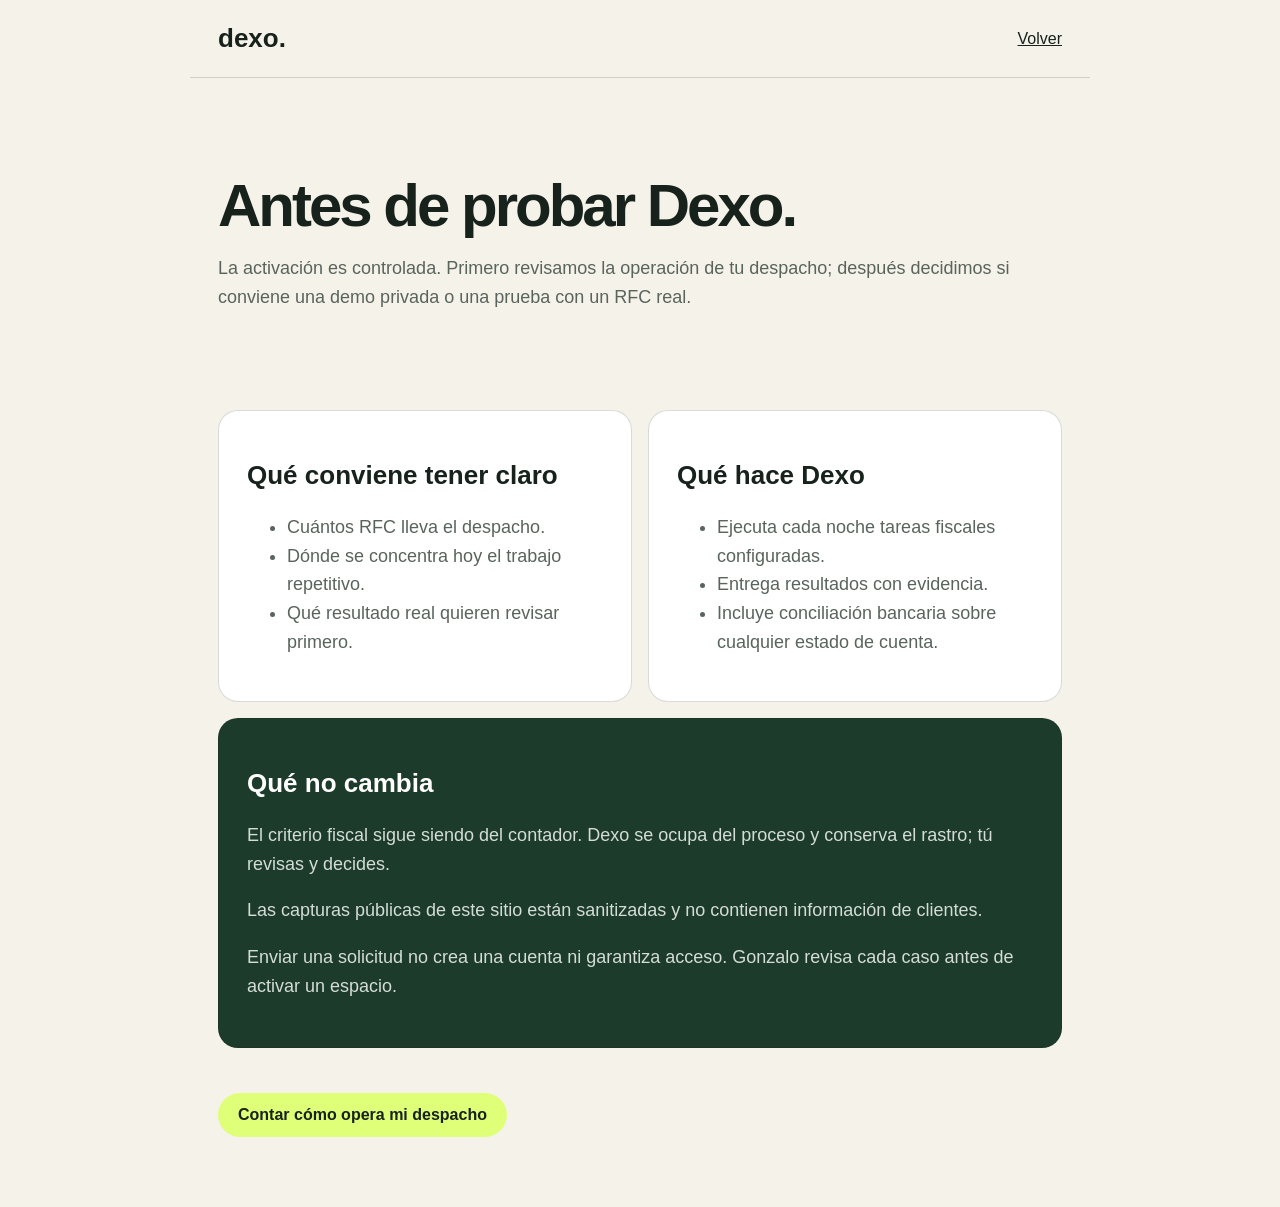
==== antes-de-probar.html @ 470aa938 "Create antes-de-probar.html" ====
<!doctype html><html lang="es-MX"><head><meta charset="utf-8"><meta name="viewport" content="width=device-width,initial-scale=1"><title>Antes de probar Dexo</title><style>@import url('https://api.fontshare.com/v2/css?f[]=satoshi@400,700,900&display=swap');:root{--ink:#17221c;--green:#1d3b2a;--lime:#dfff78;--paper:#f5f2e9;--line:rgba(23,34,28,.16)}*{box-sizing:border-box}body{margin:0;background:var(--paper);color:var(--ink);font-family:Satoshi,Arial,sans-serif}.wrap{max-width:900px;margin:auto;padding:0 28px}.nav{height:78px;display:flex;align-items:center;justify-content:space-between;border-bottom:1px solid var(--line)}a{color:inherit}.brand{font-weight:900;font-size:26px}.hero{padding:80px 0 45px}h1{font-size:60px;line-height:1;letter-spacing:-3px;margin:18px 0}p,li{font-size:18px;line-height:1.6;color:#59645d}.grid{display:grid;grid-template-columns:1fr 1fr;gap:16px;margin:35px 0}.card{background:#fff;border:1px solid var(--line);border-radius:20px;padding:28px}.card h2{font-size:26px}.card.full{grid-column:1/-1;background:var(--green);color:#fff}.card.full p,.card.full li{color:#d3ddd6}.cta{display:inline-block;background:var(--lime);padding:13px 20px;border-radius:99px;text-decoration:none;font-weight:900;margin:10px 0 70px}@media(max-width:720px){h1{font-size:43px}.grid{grid-template-columns:1fr}.card.full{grid-column:auto}}</style></head><body><header class="wrap nav"><div class="brand">dexo.</div><a href="index.html">Volver</a></header><main class="wrap"><section class="hero"><h1>Antes de probar Dexo.</h1><p>La activación es controlada. Primero revisamos la operación de tu despacho; después decidimos si conviene una demo privada o una prueba con un RFC real.</p></section><section class="grid"><article class="card"><h2>Qué conviene tener claro</h2><ul><li>Cuántos RFC lleva el despacho.</li><li>Dónde se concentra hoy el trabajo repetitivo.</li><li>Qué resultado real quieren revisar primero.</li></ul></article><article class="card"><h2>Qué hace Dexo</h2><ul><li>Ejecuta cada noche tareas fiscales configuradas.</li><li>Entrega resultados con evidencia.</li><li>Incluye conciliación bancaria sobre cualquier estado de cuenta.</li></ul></article><article class="card full"><h2>Qué no cambia</h2><p>El criterio fiscal sigue siendo del contador. Dexo se ocupa del proceso y conserva el rastro; tú revisas y decides.</p><p>Las capturas públicas de este sitio están sanitizadas y no contienen información de clientes.</p><p>Enviar una solicitud no crea una cuenta ni garantiza acceso. Gonzalo revisa cada caso antes de activar un espacio.</p></article></section><a class="cta" href="index.html#solicitud">Contar cómo opera mi despacho</a></main></body></html>
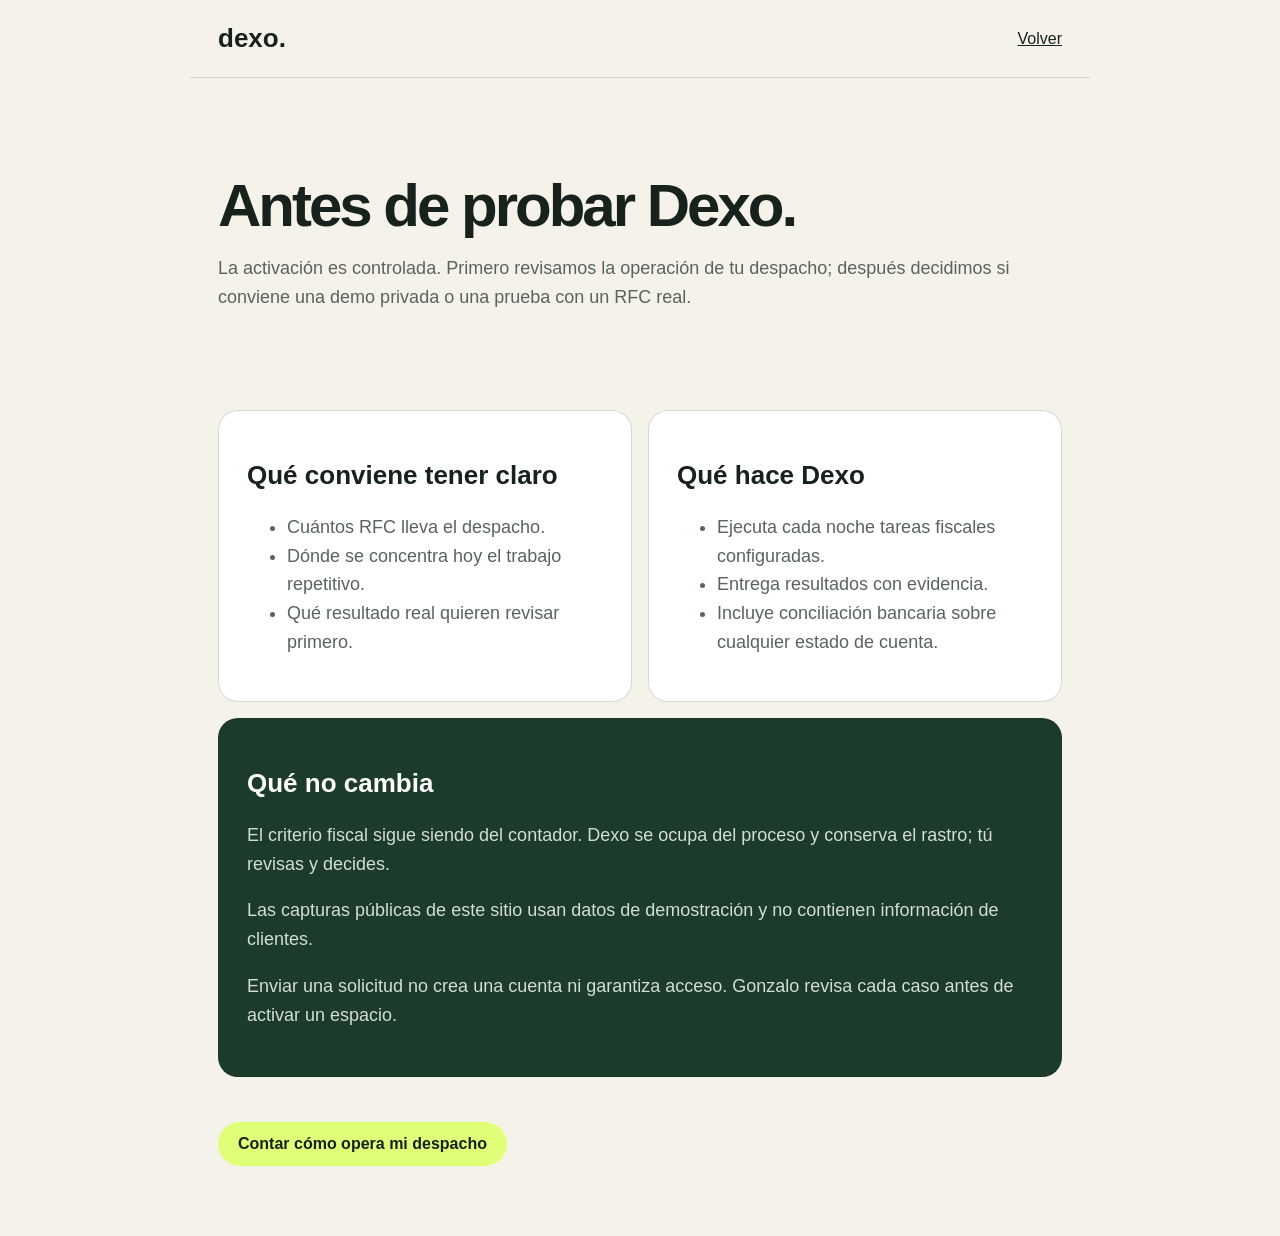
==== commit c687a109: "Lenguaje de demostración en guías" ====
--- a/antes-de-probar.html
+++ b/antes-de-probar.html
@@ -1 +1 @@
-<!doctype html><html lang="es-MX"><head><meta charset="utf-8"><meta name="viewport" content="width=device-width,initial-scale=1"><title>Antes de probar Dexo</title><style>@import url('https://api.fontshare.com/v2/css?f[]=satoshi@400,700,900&display=swap');:root{--ink:#17221c;--green:#1d3b2a;--lime:#dfff78;--paper:#f5f2e9;--line:rgba(23,34,28,.16)}*{box-sizing:border-box}body{margin:0;background:var(--paper);color:var(--ink);font-family:Satoshi,Arial,sans-serif}.wrap{max-width:900px;margin:auto;padding:0 28px}.nav{height:78px;display:flex;align-items:center;justify-content:space-between;border-bottom:1px solid var(--line)}a{color:inherit}.brand{font-weight:900;font-size:26px}.hero{padding:80px 0 45px}h1{font-size:60px;line-height:1;letter-spacing:-3px;margin:18px 0}p,li{font-size:18px;line-height:1.6;color:#59645d}.grid{display:grid;grid-template-columns:1fr 1fr;gap:16px;margin:35px 0}.card{background:#fff;border:1px solid var(--line);border-radius:20px;padding:28px}.card h2{font-size:26px}.card.full{grid-column:1/-1;background:var(--green);color:#fff}.card.full p,.card.full li{color:#d3ddd6}.cta{display:inline-block;background:var(--lime);padding:13px 20px;border-radius:99px;text-decoration:none;font-weight:900;margin:10px 0 70px}@media(max-width:720px){h1{font-size:43px}.grid{grid-template-columns:1fr}.card.full{grid-column:auto}}</style></head><body><header class="wrap nav"><div class="brand">dexo.</div><a href="index.html">Volver</a></header><main class="wrap"><section class="hero"><h1>Antes de probar Dexo.</h1><p>La activación es controlada. Primero revisamos la operación de tu despacho; después decidimos si conviene una demo privada o una prueba con un RFC real.</p></section><section class="grid"><article class="card"><h2>Qué conviene tener claro</h2><ul><li>Cuántos RFC lleva el despacho.</li><li>Dónde se concentra hoy el trabajo repetitivo.</li><li>Qué resultado real quieren revisar primero.</li></ul></article><article class="card"><h2>Qué hace Dexo</h2><ul><li>Ejecuta cada noche tareas fiscales configuradas.</li><li>Entrega resultados con evidencia.</li><li>Incluye conciliación bancaria sobre cualquier estado de cuenta.</li></ul></article><article class="card full"><h2>Qué no cambia</h2><p>El criterio fiscal sigue siendo del contador. Dexo se ocupa del proceso y conserva el rastro; tú revisas y decides.</p><p>Las capturas públicas de este sitio están sanitizadas y no contienen información de clientes.</p><p>Enviar una solicitud no crea una cuenta ni garantiza acceso. Gonzalo revisa cada caso antes de activar un espacio.</p></article></section><a class="cta" href="index.html#solicitud">Contar cómo opera mi despacho</a></main></body></html>
+<!doctype html><html lang="es-MX"><head><meta charset="utf-8"><meta name="viewport" content="width=device-width,initial-scale=1"><title>Antes de probar Dexo</title><style>@import url('https://api.fontshare.com/v2/css?f[]=satoshi@400,700,900&display=swap');:root{--ink:#17221c;--green:#1d3b2a;--lime:#dfff78;--paper:#f5f2e9;--line:rgba(23,34,28,.16)}*{box-sizing:border-box}body{margin:0;background:var(--paper);color:var(--ink);font-family:Satoshi,Arial,sans-serif}.wrap{max-width:900px;margin:auto;padding:0 28px}.nav{height:78px;display:flex;align-items:center;justify-content:space-between;border-bottom:1px solid var(--line)}a{color:inherit}.brand{font-weight:900;font-size:26px}.hero{padding:80px 0 45px}h1{font-size:60px;line-height:1;letter-spacing:-3px;margin:18px 0}p,li{font-size:18px;line-height:1.6;color:#59645d}.grid{display:grid;grid-template-columns:1fr 1fr;gap:16px;margin:35px 0}.card{background:#fff;border:1px solid var(--line);border-radius:20px;padding:28px}.card h2{font-size:26px}.card.full{grid-column:1/-1;background:var(--green);color:#fff}.card.full p,.card.full li{color:#d3ddd6}.cta{display:inline-block;background:var(--lime);padding:13px 20px;border-radius:99px;text-decoration:none;font-weight:900;margin:10px 0 70px}@media(max-width:720px){h1{font-size:43px}.grid{grid-template-columns:1fr}.card.full{grid-column:auto}}</style></head><body><header class="wrap nav"><div class="brand">dexo.</div><a href="index.html">Volver</a></header><main class="wrap"><section class="hero"><h1>Antes de probar Dexo.</h1><p>La activación es controlada. Primero revisamos la operación de tu despacho; después decidimos si conviene una demo privada o una prueba con un RFC real.</p></section><section class="grid"><article class="card"><h2>Qué conviene tener claro</h2><ul><li>Cuántos RFC lleva el despacho.</li><li>Dónde se concentra hoy el trabajo repetitivo.</li><li>Qué resultado real quieren revisar primero.</li></ul></article><article class="card"><h2>Qué hace Dexo</h2><ul><li>Ejecuta cada noche tareas fiscales configuradas.</li><li>Entrega resultados con evidencia.</li><li>Incluye conciliación bancaria sobre cualquier estado de cuenta.</li></ul></article><article class="card full"><h2>Qué no cambia</h2><p>El criterio fiscal sigue siendo del contador. Dexo se ocupa del proceso y conserva el rastro; tú revisas y decides.</p><p>Las capturas públicas de este sitio usan datos de demostración y no contienen información de clientes.</p><p>Enviar una solicitud no crea una cuenta ni garantiza acceso. Gonzalo revisa cada caso antes de activar un espacio.</p></article></section><a class="cta" href="index.html#solicitud">Contar cómo opera mi despacho</a></main></body></html>
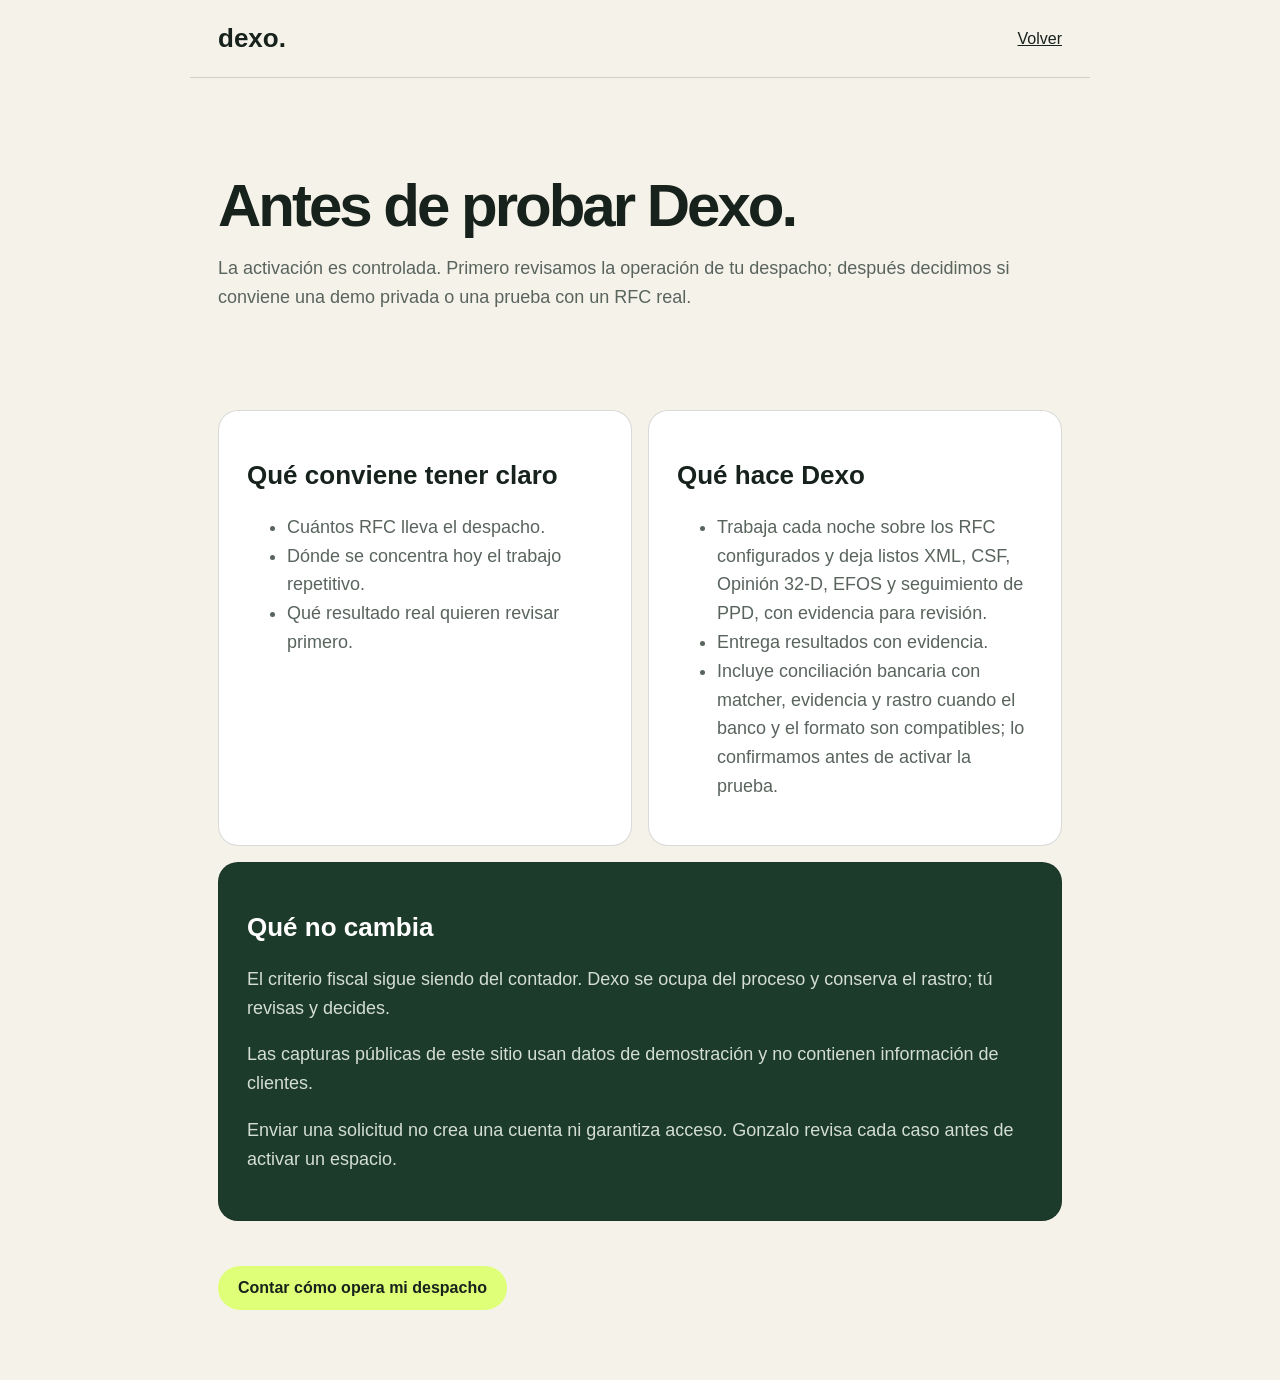
==== commit 85c37645: "Update antes-de-probar.html" ====
--- a/antes-de-probar.html
+++ b/antes-de-probar.html
@@ -1 +1 @@
-<!doctype html><html lang="es-MX"><head><meta charset="utf-8"><meta name="viewport" content="width=device-width,initial-scale=1"><title>Antes de probar Dexo</title><style>@import url('https://api.fontshare.com/v2/css?f[]=satoshi@400,700,900&display=swap');:root{--ink:#17221c;--green:#1d3b2a;--lime:#dfff78;--paper:#f5f2e9;--line:rgba(23,34,28,.16)}*{box-sizing:border-box}body{margin:0;background:var(--paper);color:var(--ink);font-family:Satoshi,Arial,sans-serif}.wrap{max-width:900px;margin:auto;padding:0 28px}.nav{height:78px;display:flex;align-items:center;justify-content:space-between;border-bottom:1px solid var(--line)}a{color:inherit}.brand{font-weight:900;font-size:26px}.hero{padding:80px 0 45px}h1{font-size:60px;line-height:1;letter-spacing:-3px;margin:18px 0}p,li{font-size:18px;line-height:1.6;color:#59645d}.grid{display:grid;grid-template-columns:1fr 1fr;gap:16px;margin:35px 0}.card{background:#fff;border:1px solid var(--line);border-radius:20px;padding:28px}.card h2{font-size:26px}.card.full{grid-column:1/-1;background:var(--green);color:#fff}.card.full p,.card.full li{color:#d3ddd6}.cta{display:inline-block;background:var(--lime);padding:13px 20px;border-radius:99px;text-decoration:none;font-weight:900;margin:10px 0 70px}@media(max-width:720px){h1{font-size:43px}.grid{grid-template-columns:1fr}.card.full{grid-column:auto}}</style></head><body><header class="wrap nav"><div class="brand">dexo.</div><a href="index.html">Volver</a></header><main class="wrap"><section class="hero"><h1>Antes de probar Dexo.</h1><p>La activación es controlada. Primero revisamos la operación de tu despacho; después decidimos si conviene una demo privada o una prueba con un RFC real.</p></section><section class="grid"><article class="card"><h2>Qué conviene tener claro</h2><ul><li>Cuántos RFC lleva el despacho.</li><li>Dónde se concentra hoy el trabajo repetitivo.</li><li>Qué resultado real quieren revisar primero.</li></ul></article><article class="card"><h2>Qué hace Dexo</h2><ul><li>Ejecuta cada noche tareas fiscales configuradas.</li><li>Entrega resultados con evidencia.</li><li>Incluye conciliación bancaria sobre cualquier estado de cuenta.</li></ul></article><article class="card full"><h2>Qué no cambia</h2><p>El criterio fiscal sigue siendo del contador. Dexo se ocupa del proceso y conserva el rastro; tú revisas y decides.</p><p>Las capturas públicas de este sitio usan datos de demostración y no contienen información de clientes.</p><p>Enviar una solicitud no crea una cuenta ni garantiza acceso. Gonzalo revisa cada caso antes de activar un espacio.</p></article></section><a class="cta" href="index.html#solicitud">Contar cómo opera mi despacho</a></main></body></html>
+<!doctype html><html lang="es-MX"><head><meta charset="utf-8"><meta name="viewport" content="width=device-width,initial-scale=1"><title>Antes de probar Dexo</title><meta name="description" content="Qué conviene preparar y qué no debes enviar antes de solicitar una revisión privada de Dexo."><meta property="og:title" content="Antes de probar Dexo"><meta property="og:description" content="Qué conviene preparar y qué no debes enviar antes de solicitar una revisión privada de Dexo."><meta property="og:image" content="https://www.dexo.mx/og-card.png"><meta property="og:url" content="https://www.dexo.mx/antes-de-probar.html"><link rel="canonical" href="https://www.dexo.mx/antes-de-probar.html"><meta name="robots" content="index,follow,max-image-preview:large"><style>@import url('https://api.fontshare.com/v2/css?f[]=satoshi@400,700,900&display=swap');:root{--ink:#17221c;--green:#1d3b2a;--lime:#dfff78;--paper:#f5f2e9;--line:rgba(23,34,28,.16)}*{box-sizing:border-box}body{margin:0;background:var(--paper);color:var(--ink);font-family:Satoshi,Arial,sans-serif}.wrap{max-width:900px;margin:auto;padding:0 28px}.nav{height:78px;display:flex;align-items:center;justify-content:space-between;border-bottom:1px solid var(--line)}a{color:inherit}.brand{font-weight:900;font-size:26px}.hero{padding:80px 0 45px}h1{font-size:60px;line-height:1;letter-spacing:-3px;margin:18px 0}p,li{font-size:18px;line-height:1.6;color:#59645d}.grid{display:grid;grid-template-columns:1fr 1fr;gap:16px;margin:35px 0}.card{background:#fff;border:1px solid var(--line);border-radius:20px;padding:28px}.card h2{font-size:26px}.card.full{grid-column:1/-1;background:var(--green);color:#fff}.card.full p,.card.full li{color:#d3ddd6}.cta{display:inline-block;background:var(--lime);padding:13px 20px;border-radius:99px;text-decoration:none;font-weight:900;margin:10px 0 70px}@media(max-width:720px){h1{font-size:43px}.grid{grid-template-columns:1fr}.card.full{grid-column:auto}}</style></head><body><header class="wrap nav"><div class="brand">dexo.</div><a href="index.html">Volver</a></header><main class="wrap"><section class="hero"><h1>Antes de probar Dexo.</h1><p>La activación es controlada. Primero revisamos la operación de tu despacho; después decidimos si conviene una demo privada o una prueba con un RFC real.</p></section><section class="grid"><article class="card"><h2>Qué conviene tener claro</h2><ul><li>Cuántos RFC lleva el despacho.</li><li>Dónde se concentra hoy el trabajo repetitivo.</li><li>Qué resultado real quieren revisar primero.</li></ul></article><article class="card"><h2>Qué hace Dexo</h2><ul><li>Trabaja cada noche sobre los RFC configurados y deja listos XML, CSF, Opinión 32-D, EFOS y seguimiento de PPD, con evidencia para revisión.</li><li>Entrega resultados con evidencia.</li><li>Incluye conciliación bancaria con matcher, evidencia y rastro cuando el banco y el formato son compatibles; lo confirmamos antes de activar la prueba.</li></ul></article><article class="card full"><h2>Qué no cambia</h2><p>El criterio fiscal sigue siendo del contador. Dexo se ocupa del proceso y conserva el rastro; tú revisas y decides.</p><p>Las capturas públicas de este sitio usan datos de demostración y no contienen información de clientes.</p><p>Enviar una solicitud no crea una cuenta ni garantiza acceso. Gonzalo revisa cada caso antes de activar un espacio.</p></article></section><a class="cta" href="index.html#revision">Contar cómo opera mi despacho</a></main></body></html>
